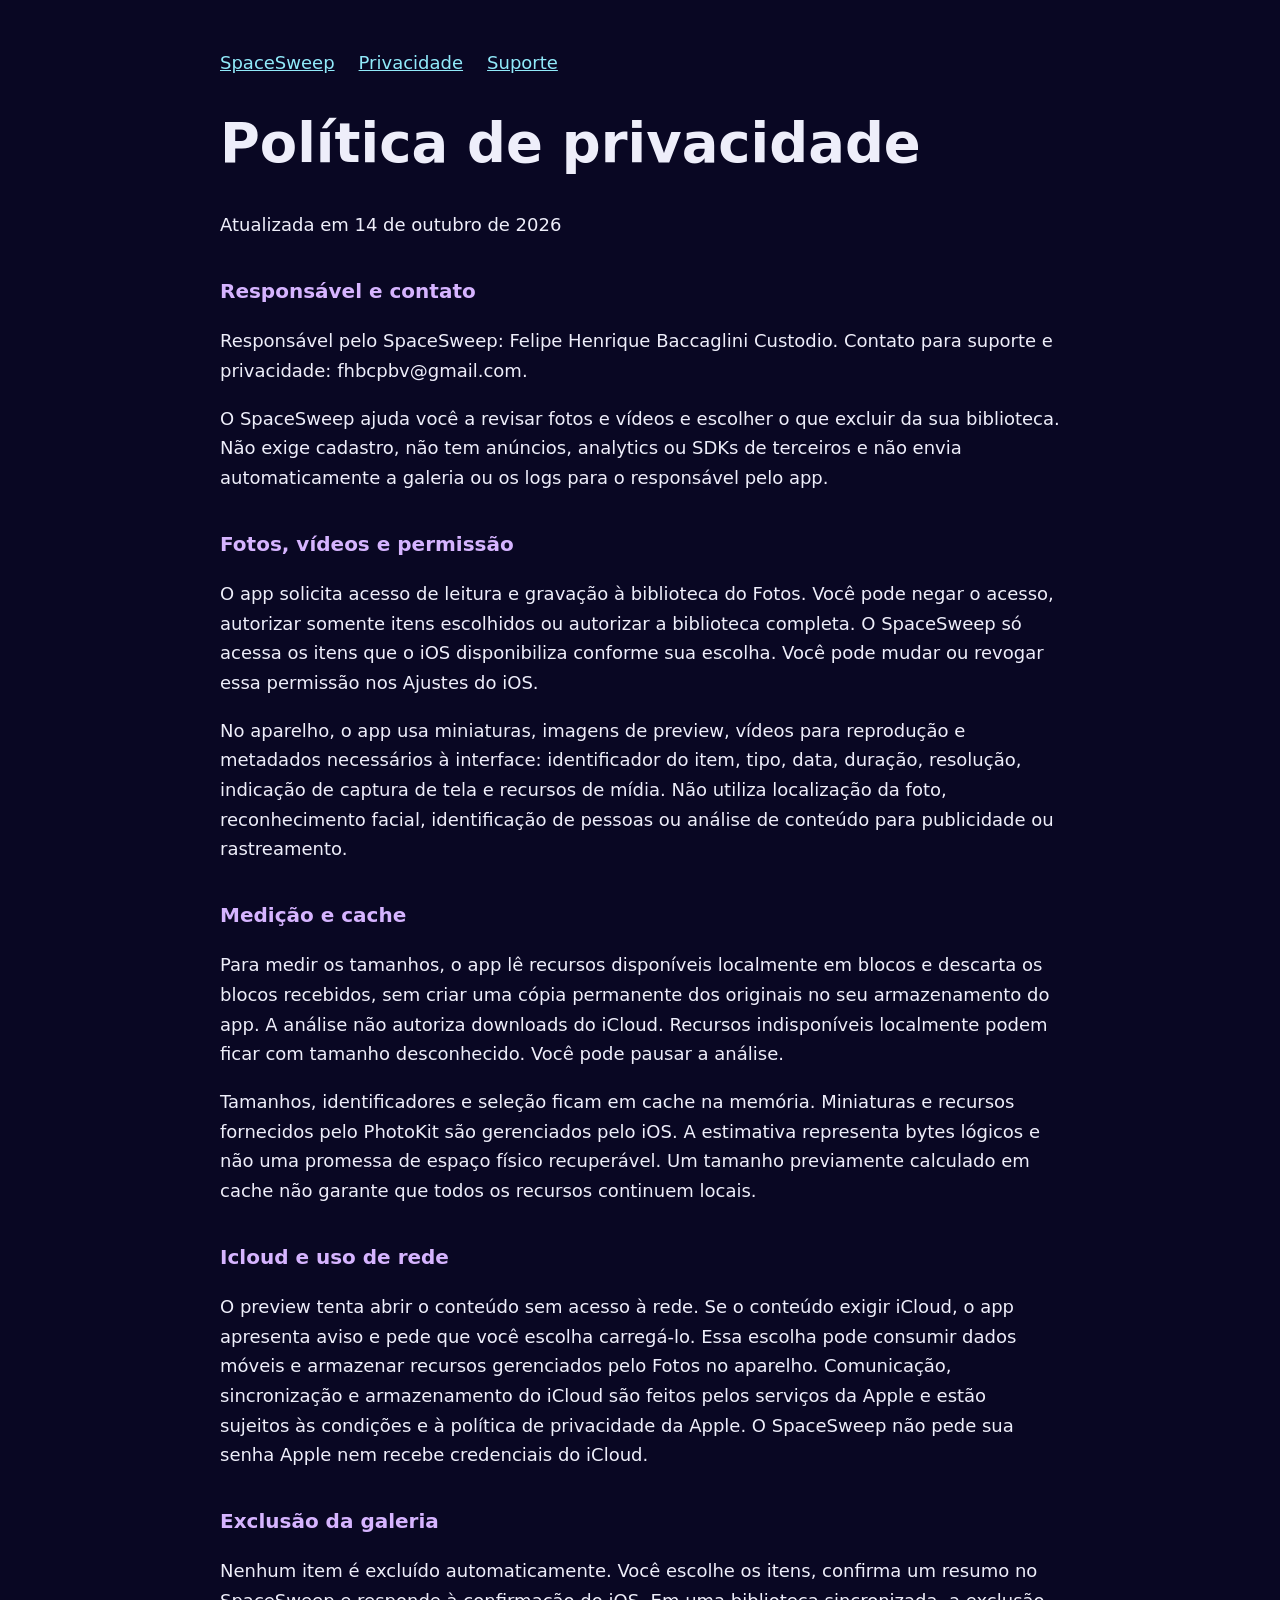
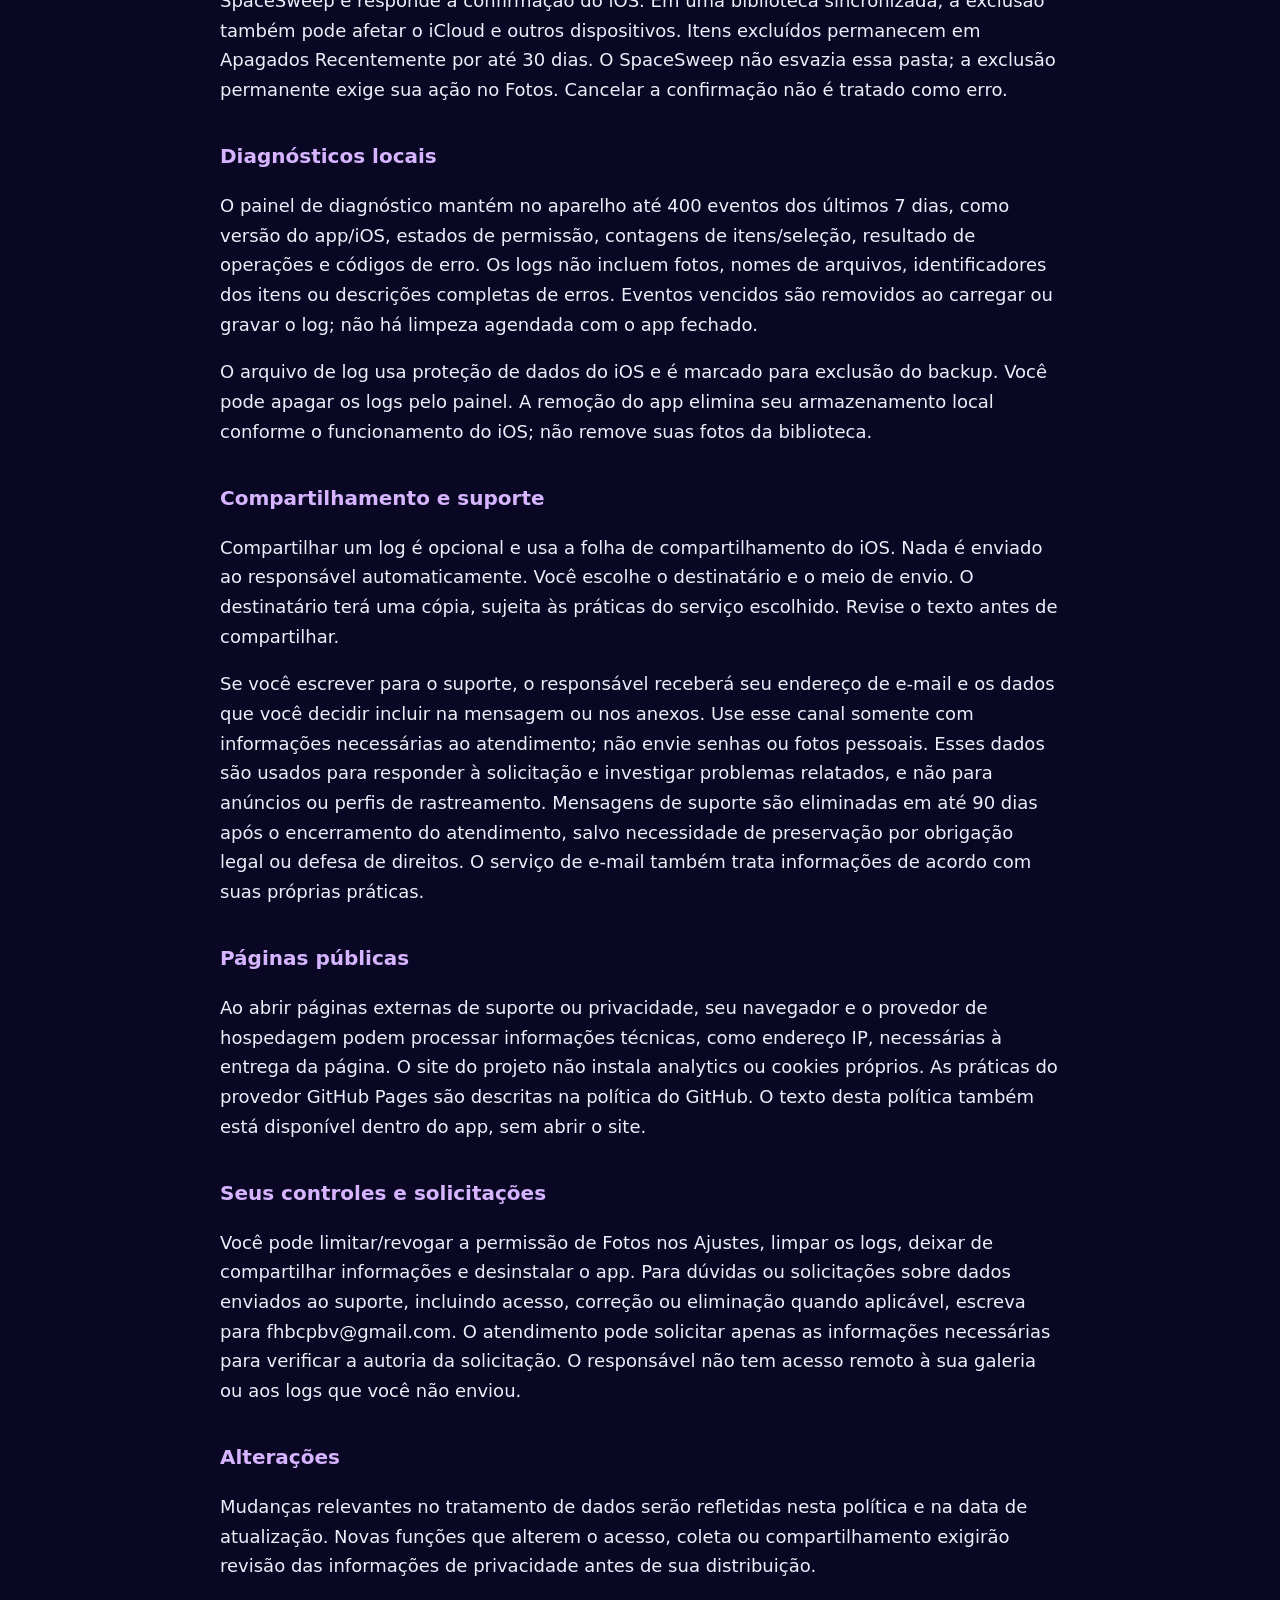
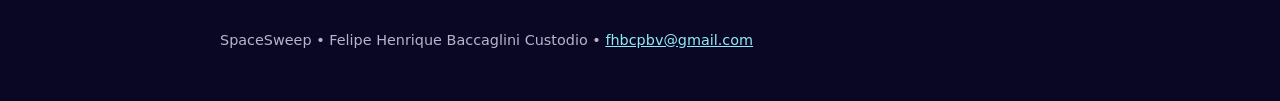
==== privacy.html @ ec4f3eff "Publish SpaceSweep support and privacy materials" ====
<!doctype html><html lang="pt-BR"><head><meta charset="utf-8"><meta name="viewport" content="width=device-width,initial-scale=1"><meta name="referrer" content="no-referrer"><meta http-equiv="Content-Security-Policy" content="default-src 'none'; style-src 'self'; img-src 'self'; base-uri 'none'; form-action 'none'"><link rel="stylesheet" href="style.css"><link rel="icon" href="icon.png"><title>Privacidade — SpaceSweep</title></head><body><main><nav aria-label="Páginas"><a href="index.html">SpaceSweep</a><a href="privacy.html">Privacidade</a><a href="support.html">Suporte</a></nav><h1>Política de privacidade</h1><p>Atualizada em 14 de outubro de 2026</p><h2>Responsável e contato</h2><p>Responsável pelo SpaceSweep: Felipe Henrique Baccaglini Custodio. Contato para suporte e privacidade: fhbcpbv@gmail.com.</p><p>O SpaceSweep ajuda você a revisar fotos e vídeos e escolher o que excluir da sua biblioteca. Não exige cadastro, não tem anúncios, analytics ou SDKs de terceiros e não envia automaticamente a galeria ou os logs para o responsável pelo app.</p><h2>Fotos, vídeos e permissão</h2><p>O app solicita acesso de leitura e gravação à biblioteca do Fotos. Você pode negar o acesso, autorizar somente itens escolhidos ou autorizar a biblioteca completa. O SpaceSweep só acessa os itens que o iOS disponibiliza conforme sua escolha. Você pode mudar ou revogar essa permissão nos Ajustes do iOS.</p><p>No aparelho, o app usa miniaturas, imagens de preview, vídeos para reprodução e metadados necessários à interface: identificador do item, tipo, data, duração, resolução, indicação de captura de tela e recursos de mídia. Não utiliza localização da foto, reconhecimento facial, identificação de pessoas ou análise de conteúdo para publicidade ou rastreamento.</p><h2>Medição e cache</h2><p>Para medir os tamanhos, o app lê recursos disponíveis localmente em blocos e descarta os blocos recebidos, sem criar uma cópia permanente dos originais no seu armazenamento do app. A análise não autoriza downloads do iCloud. Recursos indisponíveis localmente podem ficar com tamanho desconhecido. Você pode pausar a análise.</p><p>Tamanhos, identificadores e seleção ficam em cache na memória. Miniaturas e recursos fornecidos pelo PhotoKit são gerenciados pelo iOS. A estimativa representa bytes lógicos e não uma promessa de espaço físico recuperável. Um tamanho previamente calculado em cache não garante que todos os recursos continuem locais.</p><h2>Icloud e uso de rede</h2><p>O preview tenta abrir o conteúdo sem acesso à rede. Se o conteúdo exigir iCloud, o app apresenta aviso e pede que você escolha carregá-lo. Essa escolha pode consumir dados móveis e armazenar recursos gerenciados pelo Fotos no aparelho. Comunicação, sincronização e armazenamento do iCloud são feitos pelos serviços da Apple e estão sujeitos às condições e à política de privacidade da Apple. O SpaceSweep não pede sua senha Apple nem recebe credenciais do iCloud.</p><h2>Exclusão da galeria</h2><p>Nenhum item é excluído automaticamente. Você escolhe os itens, confirma um resumo no SpaceSweep e responde à confirmação do iOS. Em uma biblioteca sincronizada, a exclusão também pode afetar o iCloud e outros dispositivos. Itens excluídos permanecem em Apagados Recentemente por até 30 dias. O SpaceSweep não esvazia essa pasta; a exclusão permanente exige sua ação no Fotos. Cancelar a confirmação não é tratado como erro.</p><h2>Diagnósticos locais</h2><p>O painel de diagnóstico mantém no aparelho até 400 eventos dos últimos 7 dias, como versão do app/iOS, estados de permissão, contagens de itens/seleção, resultado de operações e códigos de erro. Os logs não incluem fotos, nomes de arquivos, identificadores dos itens ou descrições completas de erros. Eventos vencidos são removidos ao carregar ou gravar o log; não há limpeza agendada com o app fechado.</p><p>O arquivo de log usa proteção de dados do iOS e é marcado para exclusão do backup. Você pode apagar os logs pelo painel. A remoção do app elimina seu armazenamento local conforme o funcionamento do iOS; não remove suas fotos da biblioteca.</p><h2>Compartilhamento e suporte</h2><p>Compartilhar um log é opcional e usa a folha de compartilhamento do iOS. Nada é enviado ao responsável automaticamente. Você escolhe o destinatário e o meio de envio. O destinatário terá uma cópia, sujeita às práticas do serviço escolhido. Revise o texto antes de compartilhar.</p><p>Se você escrever para o suporte, o responsável receberá seu endereço de e-mail e os dados que você decidir incluir na mensagem ou nos anexos. Use esse canal somente com informações necessárias ao atendimento; não envie senhas ou fotos pessoais. Esses dados são usados para responder à solicitação e investigar problemas relatados, e não para anúncios ou perfis de rastreamento. Mensagens de suporte são eliminadas em até 90 dias após o encerramento do atendimento, salvo necessidade de preservação por obrigação legal ou defesa de direitos. O serviço de e-mail também trata informações de acordo com suas próprias práticas.</p><h2>Páginas públicas</h2><p>Ao abrir páginas externas de suporte ou privacidade, seu navegador e o provedor de hospedagem podem processar informações técnicas, como endereço IP, necessárias à entrega da página. O site do projeto não instala analytics ou cookies próprios. As práticas do provedor GitHub Pages são descritas na política do GitHub. O texto desta política também está disponível dentro do app, sem abrir o site.</p><h2>Seus controles e solicitações</h2><p>Você pode limitar/revogar a permissão de Fotos nos Ajustes, limpar os logs, deixar de compartilhar informações e desinstalar o app. Para dúvidas ou solicitações sobre dados enviados ao suporte, incluindo acesso, correção ou eliminação quando aplicável, escreva para fhbcpbv@gmail.com. O atendimento pode solicitar apenas as informações necessárias para verificar a autoria da solicitação. O responsável não tem acesso remoto à sua galeria ou aos logs que você não enviou.</p><h2>Alterações</h2><p>Mudanças relevantes no tratamento de dados serão refletidas nesta política e na data de atualização. Novas funções que alterem o acesso, coleta ou compartilhamento exigirão revisão das informações de privacidade antes de sua distribuição.</p><footer>SpaceSweep • Felipe Henrique Baccaglini Custodio • <a href="mailto:fhbcpbv@gmail.com">fhbcpbv@gmail.com</a></footer></main></body></html>
---- style.css ----
body{margin:0;background:#090723;color:#eeeefa;font:18px/1.65 system-ui,sans-serif}main{max-width:840px;margin:auto;padding:48px 24px}nav{display:flex;gap:24px;flex-wrap:wrap}a{color:#91eafa}h1{font-size:clamp(2rem,7vw,3.4rem);line-height:1.1}h2{color:#d6b4ff;font-size:1.25rem;margin-top:2.2rem}.brand{width:96px;height:96px;border-radius:22px}.notice{padding:18px;border:1px solid #65528c;border-radius:12px}footer{margin-top:48px;font-size:.9rem;color:#b8b4cb}a:focus-visible{outline:3px solid #d6b4ff;outline-offset:5px}
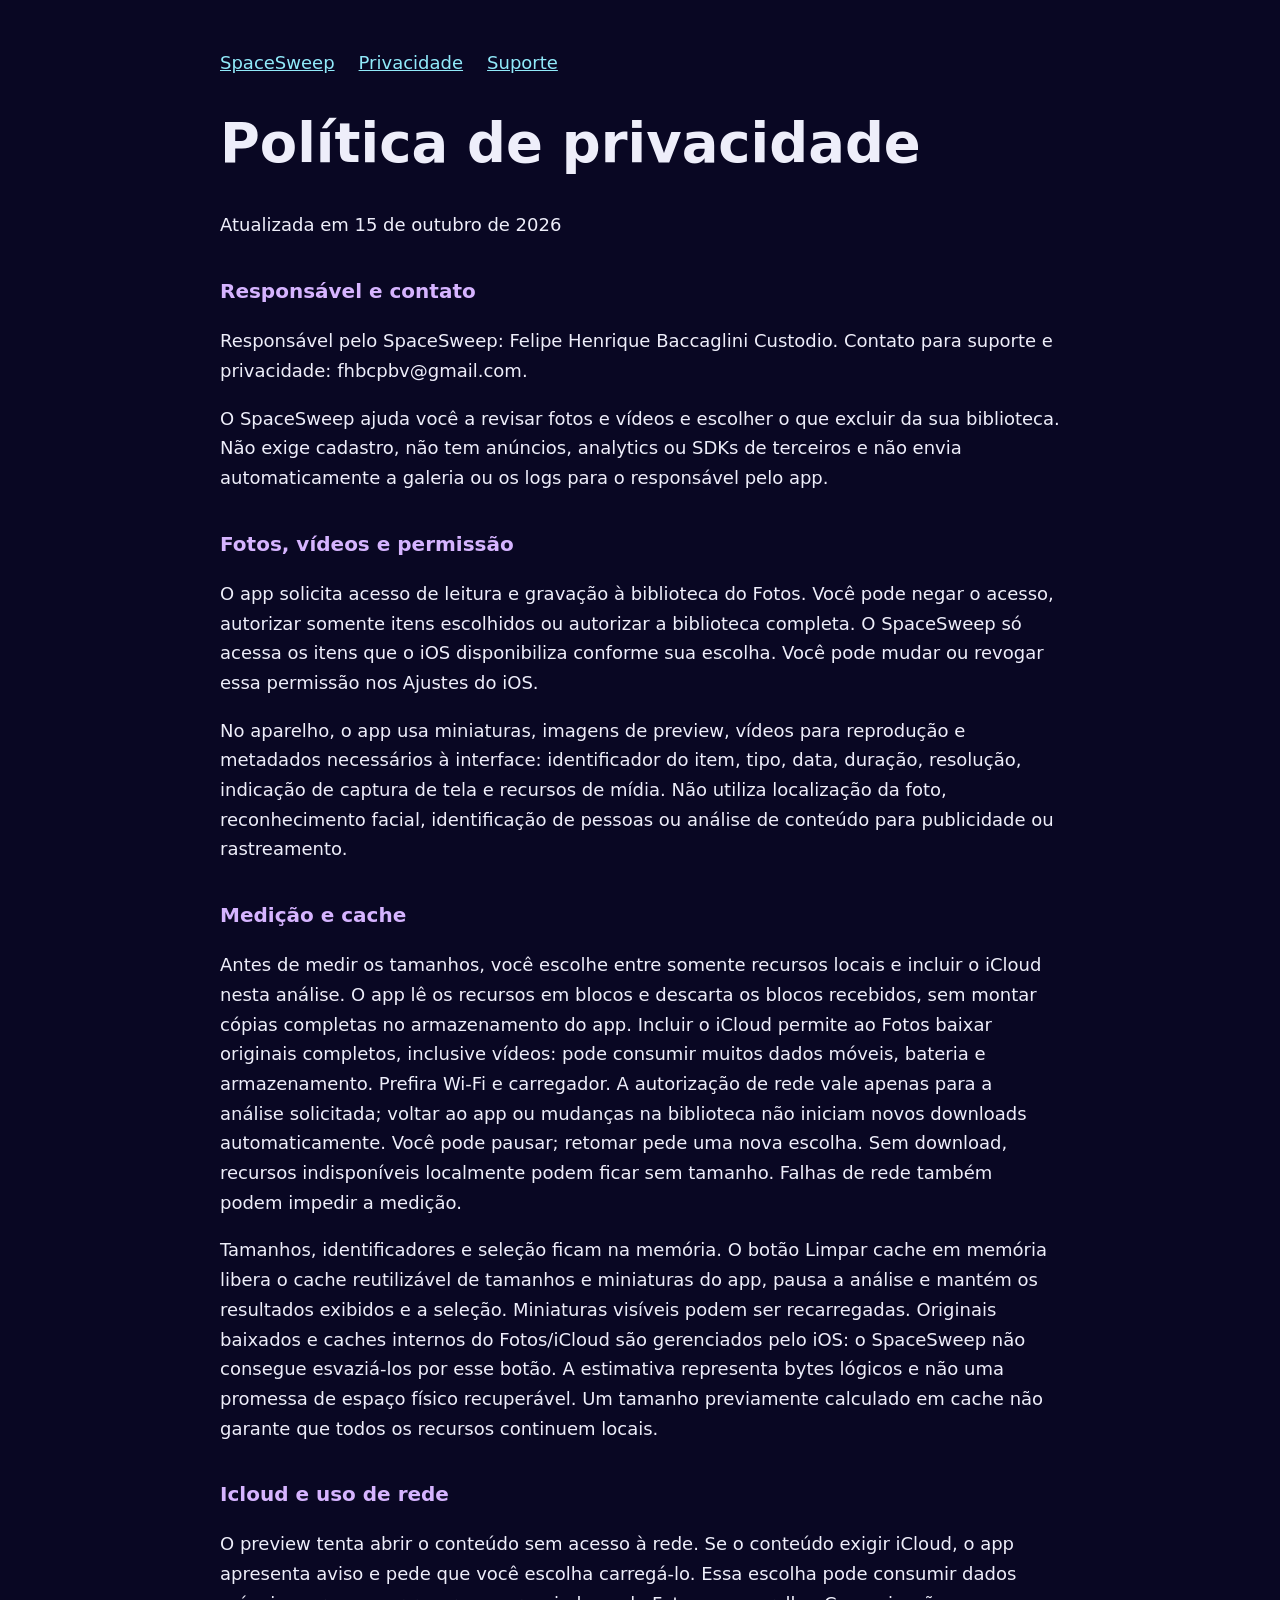
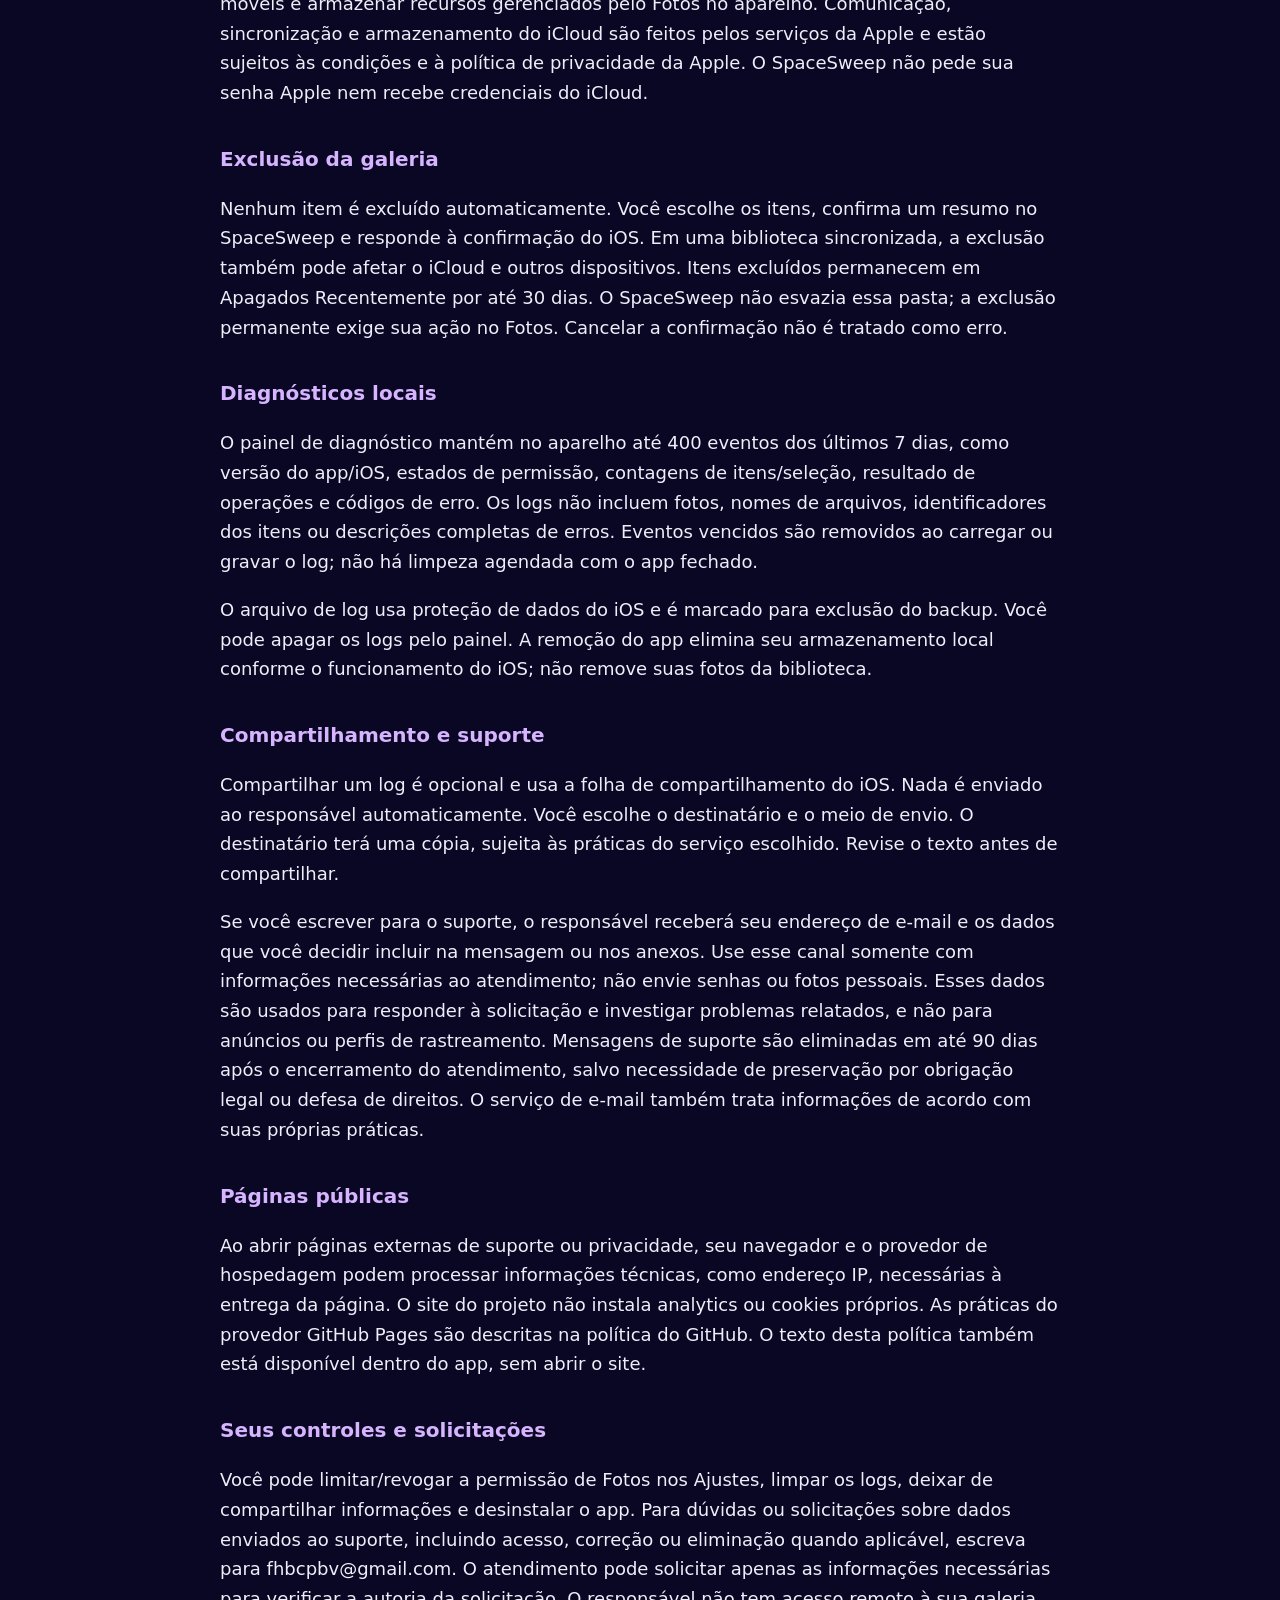
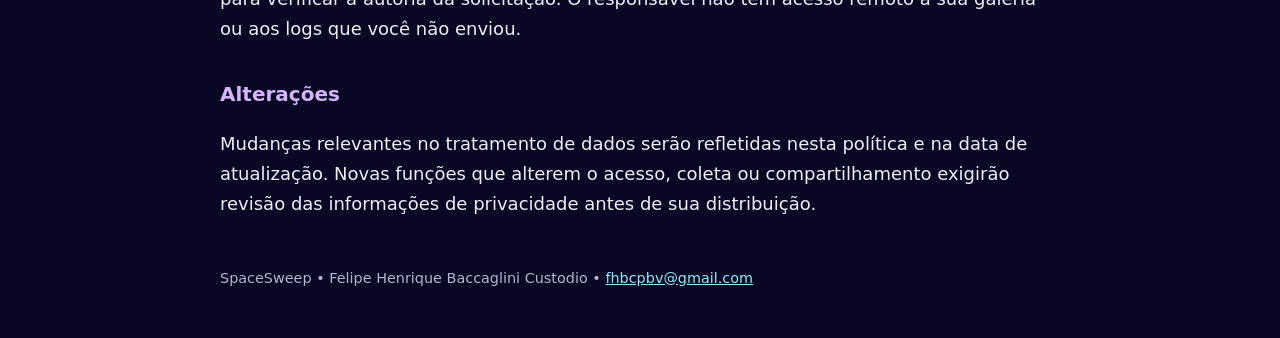
==== commit 3fb19ce6: "Explain optional iCloud size scans and memory cache controls" ====
--- a/privacy.html
+++ b/privacy.html
@@ -1 +1 @@
-<!doctype html><html lang="pt-BR"><head><meta charset="utf-8"><meta name="viewport" content="width=device-width,initial-scale=1"><meta name="referrer" content="no-referrer"><meta http-equiv="Content-Security-Policy" content="default-src 'none'; style-src 'self'; img-src 'self'; base-uri 'none'; form-action 'none'"><link rel="stylesheet" href="style.css"><link rel="icon" href="icon.png"><title>Privacidade — SpaceSweep</title></head><body><main><nav aria-label="Páginas"><a href="index.html">SpaceSweep</a><a href="privacy.html">Privacidade</a><a href="support.html">Suporte</a></nav><h1>Política de privacidade</h1><p>Atualizada em 14 de outubro de 2026</p><h2>Responsável e contato</h2><p>Responsável pelo SpaceSweep: Felipe Henrique Baccaglini Custodio. Contato para suporte e privacidade: fhbcpbv@gmail.com.</p><p>O SpaceSweep ajuda você a revisar fotos e vídeos e escolher o que excluir da sua biblioteca. Não exige cadastro, não tem anúncios, analytics ou SDKs de terceiros e não envia automaticamente a galeria ou os logs para o responsável pelo app.</p><h2>Fotos, vídeos e permissão</h2><p>O app solicita acesso de leitura e gravação à biblioteca do Fotos. Você pode negar o acesso, autorizar somente itens escolhidos ou autorizar a biblioteca completa. O SpaceSweep só acessa os itens que o iOS disponibiliza conforme sua escolha. Você pode mudar ou revogar essa permissão nos Ajustes do iOS.</p><p>No aparelho, o app usa miniaturas, imagens de preview, vídeos para reprodução e metadados necessários à interface: identificador do item, tipo, data, duração, resolução, indicação de captura de tela e recursos de mídia. Não utiliza localização da foto, reconhecimento facial, identificação de pessoas ou análise de conteúdo para publicidade ou rastreamento.</p><h2>Medição e cache</h2><p>Para medir os tamanhos, o app lê recursos disponíveis localmente em blocos e descarta os blocos recebidos, sem criar uma cópia permanente dos originais no seu armazenamento do app. A análise não autoriza downloads do iCloud. Recursos indisponíveis localmente podem ficar com tamanho desconhecido. Você pode pausar a análise.</p><p>Tamanhos, identificadores e seleção ficam em cache na memória. Miniaturas e recursos fornecidos pelo PhotoKit são gerenciados pelo iOS. A estimativa representa bytes lógicos e não uma promessa de espaço físico recuperável. Um tamanho previamente calculado em cache não garante que todos os recursos continuem locais.</p><h2>Icloud e uso de rede</h2><p>O preview tenta abrir o conteúdo sem acesso à rede. Se o conteúdo exigir iCloud, o app apresenta aviso e pede que você escolha carregá-lo. Essa escolha pode consumir dados móveis e armazenar recursos gerenciados pelo Fotos no aparelho. Comunicação, sincronização e armazenamento do iCloud são feitos pelos serviços da Apple e estão sujeitos às condições e à política de privacidade da Apple. O SpaceSweep não pede sua senha Apple nem recebe credenciais do iCloud.</p><h2>Exclusão da galeria</h2><p>Nenhum item é excluído automaticamente. Você escolhe os itens, confirma um resumo no SpaceSweep e responde à confirmação do iOS. Em uma biblioteca sincronizada, a exclusão também pode afetar o iCloud e outros dispositivos. Itens excluídos permanecem em Apagados Recentemente por até 30 dias. O SpaceSweep não esvazia essa pasta; a exclusão permanente exige sua ação no Fotos. Cancelar a confirmação não é tratado como erro.</p><h2>Diagnósticos locais</h2><p>O painel de diagnóstico mantém no aparelho até 400 eventos dos últimos 7 dias, como versão do app/iOS, estados de permissão, contagens de itens/seleção, resultado de operações e códigos de erro. Os logs não incluem fotos, nomes de arquivos, identificadores dos itens ou descrições completas de erros. Eventos vencidos são removidos ao carregar ou gravar o log; não há limpeza agendada com o app fechado.</p><p>O arquivo de log usa proteção de dados do iOS e é marcado para exclusão do backup. Você pode apagar os logs pelo painel. A remoção do app elimina seu armazenamento local conforme o funcionamento do iOS; não remove suas fotos da biblioteca.</p><h2>Compartilhamento e suporte</h2><p>Compartilhar um log é opcional e usa a folha de compartilhamento do iOS. Nada é enviado ao responsável automaticamente. Você escolhe o destinatário e o meio de envio. O destinatário terá uma cópia, sujeita às práticas do serviço escolhido. Revise o texto antes de compartilhar.</p><p>Se você escrever para o suporte, o responsável receberá seu endereço de e-mail e os dados que você decidir incluir na mensagem ou nos anexos. Use esse canal somente com informações necessárias ao atendimento; não envie senhas ou fotos pessoais. Esses dados são usados para responder à solicitação e investigar problemas relatados, e não para anúncios ou perfis de rastreamento. Mensagens de suporte são eliminadas em até 90 dias após o encerramento do atendimento, salvo necessidade de preservação por obrigação legal ou defesa de direitos. O serviço de e-mail também trata informações de acordo com suas próprias práticas.</p><h2>Páginas públicas</h2><p>Ao abrir páginas externas de suporte ou privacidade, seu navegador e o provedor de hospedagem podem processar informações técnicas, como endereço IP, necessárias à entrega da página. O site do projeto não instala analytics ou cookies próprios. As práticas do provedor GitHub Pages são descritas na política do GitHub. O texto desta política também está disponível dentro do app, sem abrir o site.</p><h2>Seus controles e solicitações</h2><p>Você pode limitar/revogar a permissão de Fotos nos Ajustes, limpar os logs, deixar de compartilhar informações e desinstalar o app. Para dúvidas ou solicitações sobre dados enviados ao suporte, incluindo acesso, correção ou eliminação quando aplicável, escreva para fhbcpbv@gmail.com. O atendimento pode solicitar apenas as informações necessárias para verificar a autoria da solicitação. O responsável não tem acesso remoto à sua galeria ou aos logs que você não enviou.</p><h2>Alterações</h2><p>Mudanças relevantes no tratamento de dados serão refletidas nesta política e na data de atualização. Novas funções que alterem o acesso, coleta ou compartilhamento exigirão revisão das informações de privacidade antes de sua distribuição.</p><footer>SpaceSweep • Felipe Henrique Baccaglini Custodio • <a href="mailto:fhbcpbv@gmail.com">fhbcpbv@gmail.com</a></footer></main></body></html>+<!doctype html><html lang="pt-BR"><head><meta charset="utf-8"><meta name="viewport" content="width=device-width,initial-scale=1"><meta name="referrer" content="no-referrer"><meta http-equiv="Content-Security-Policy" content="default-src 'none'; style-src 'self'; img-src 'self'; base-uri 'none'; form-action 'none'"><link rel="stylesheet" href="style.css"><link rel="icon" href="icon.png"><title>Privacidade — SpaceSweep</title></head><body><main><nav aria-label="Páginas"><a href="index.html">SpaceSweep</a><a href="privacy.html">Privacidade</a><a href="support.html">Suporte</a></nav><h1>Política de privacidade</h1><p>Atualizada em 15 de outubro de 2026</p><h2>Responsável e contato</h2><p>Responsável pelo SpaceSweep: Felipe Henrique Baccaglini Custodio. Contato para suporte e privacidade: fhbcpbv@gmail.com.</p><p>O SpaceSweep ajuda você a revisar fotos e vídeos e escolher o que excluir da sua biblioteca. Não exige cadastro, não tem anúncios, analytics ou SDKs de terceiros e não envia automaticamente a galeria ou os logs para o responsável pelo app.</p><h2>Fotos, vídeos e permissão</h2><p>O app solicita acesso de leitura e gravação à biblioteca do Fotos. Você pode negar o acesso, autorizar somente itens escolhidos ou autorizar a biblioteca completa. O SpaceSweep só acessa os itens que o iOS disponibiliza conforme sua escolha. Você pode mudar ou revogar essa permissão nos Ajustes do iOS.</p><p>No aparelho, o app usa miniaturas, imagens de preview, vídeos para reprodução e metadados necessários à interface: identificador do item, tipo, data, duração, resolução, indicação de captura de tela e recursos de mídia. Não utiliza localização da foto, reconhecimento facial, identificação de pessoas ou análise de conteúdo para publicidade ou rastreamento.</p><h2>Medição e cache</h2><p>Antes de medir os tamanhos, você escolhe entre somente recursos locais e incluir o iCloud nesta análise. O app lê os recursos em blocos e descarta os blocos recebidos, sem montar cópias completas no armazenamento do app. Incluir o iCloud permite ao Fotos baixar originais completos, inclusive vídeos: pode consumir muitos dados móveis, bateria e armazenamento. Prefira Wi-Fi e carregador. A autorização de rede vale apenas para a análise solicitada; voltar ao app ou mudanças na biblioteca não iniciam novos downloads automaticamente. Você pode pausar; retomar pede uma nova escolha. Sem download, recursos indisponíveis localmente podem ficar sem tamanho. Falhas de rede também podem impedir a medição.</p><p>Tamanhos, identificadores e seleção ficam na memória. O botão Limpar cache em memória libera o cache reutilizável de tamanhos e miniaturas do app, pausa a análise e mantém os resultados exibidos e a seleção. Miniaturas visíveis podem ser recarregadas. Originais baixados e caches internos do Fotos/iCloud são gerenciados pelo iOS: o SpaceSweep não consegue esvaziá-los por esse botão. A estimativa representa bytes lógicos e não uma promessa de espaço físico recuperável. Um tamanho previamente calculado em cache não garante que todos os recursos continuem locais.</p><h2>Icloud e uso de rede</h2><p>O preview tenta abrir o conteúdo sem acesso à rede. Se o conteúdo exigir iCloud, o app apresenta aviso e pede que você escolha carregá-lo. Essa escolha pode consumir dados móveis e armazenar recursos gerenciados pelo Fotos no aparelho. Comunicação, sincronização e armazenamento do iCloud são feitos pelos serviços da Apple e estão sujeitos às condições e à política de privacidade da Apple. O SpaceSweep não pede sua senha Apple nem recebe credenciais do iCloud.</p><h2>Exclusão da galeria</h2><p>Nenhum item é excluído automaticamente. Você escolhe os itens, confirma um resumo no SpaceSweep e responde à confirmação do iOS. Em uma biblioteca sincronizada, a exclusão também pode afetar o iCloud e outros dispositivos. Itens excluídos permanecem em Apagados Recentemente por até 30 dias. O SpaceSweep não esvazia essa pasta; a exclusão permanente exige sua ação no Fotos. Cancelar a confirmação não é tratado como erro.</p><h2>Diagnósticos locais</h2><p>O painel de diagnóstico mantém no aparelho até 400 eventos dos últimos 7 dias, como versão do app/iOS, estados de permissão, contagens de itens/seleção, resultado de operações e códigos de erro. Os logs não incluem fotos, nomes de arquivos, identificadores dos itens ou descrições completas de erros. Eventos vencidos são removidos ao carregar ou gravar o log; não há limpeza agendada com o app fechado.</p><p>O arquivo de log usa proteção de dados do iOS e é marcado para exclusão do backup. Você pode apagar os logs pelo painel. A remoção do app elimina seu armazenamento local conforme o funcionamento do iOS; não remove suas fotos da biblioteca.</p><h2>Compartilhamento e suporte</h2><p>Compartilhar um log é opcional e usa a folha de compartilhamento do iOS. Nada é enviado ao responsável automaticamente. Você escolhe o destinatário e o meio de envio. O destinatário terá uma cópia, sujeita às práticas do serviço escolhido. Revise o texto antes de compartilhar.</p><p>Se você escrever para o suporte, o responsável receberá seu endereço de e-mail e os dados que você decidir incluir na mensagem ou nos anexos. Use esse canal somente com informações necessárias ao atendimento; não envie senhas ou fotos pessoais. Esses dados são usados para responder à solicitação e investigar problemas relatados, e não para anúncios ou perfis de rastreamento. Mensagens de suporte são eliminadas em até 90 dias após o encerramento do atendimento, salvo necessidade de preservação por obrigação legal ou defesa de direitos. O serviço de e-mail também trata informações de acordo com suas próprias práticas.</p><h2>Páginas públicas</h2><p>Ao abrir páginas externas de suporte ou privacidade, seu navegador e o provedor de hospedagem podem processar informações técnicas, como endereço IP, necessárias à entrega da página. O site do projeto não instala analytics ou cookies próprios. As práticas do provedor GitHub Pages são descritas na política do GitHub. O texto desta política também está disponível dentro do app, sem abrir o site.</p><h2>Seus controles e solicitações</h2><p>Você pode limitar/revogar a permissão de Fotos nos Ajustes, limpar os logs, deixar de compartilhar informações e desinstalar o app. Para dúvidas ou solicitações sobre dados enviados ao suporte, incluindo acesso, correção ou eliminação quando aplicável, escreva para fhbcpbv@gmail.com. O atendimento pode solicitar apenas as informações necessárias para verificar a autoria da solicitação. O responsável não tem acesso remoto à sua galeria ou aos logs que você não enviou.</p><h2>Alterações</h2><p>Mudanças relevantes no tratamento de dados serão refletidas nesta política e na data de atualização. Novas funções que alterem o acesso, coleta ou compartilhamento exigirão revisão das informações de privacidade antes de sua distribuição.</p><footer>SpaceSweep • Felipe Henrique Baccaglini Custodio • <a href="mailto:fhbcpbv@gmail.com">fhbcpbv@gmail.com</a></footer></main></body></html>
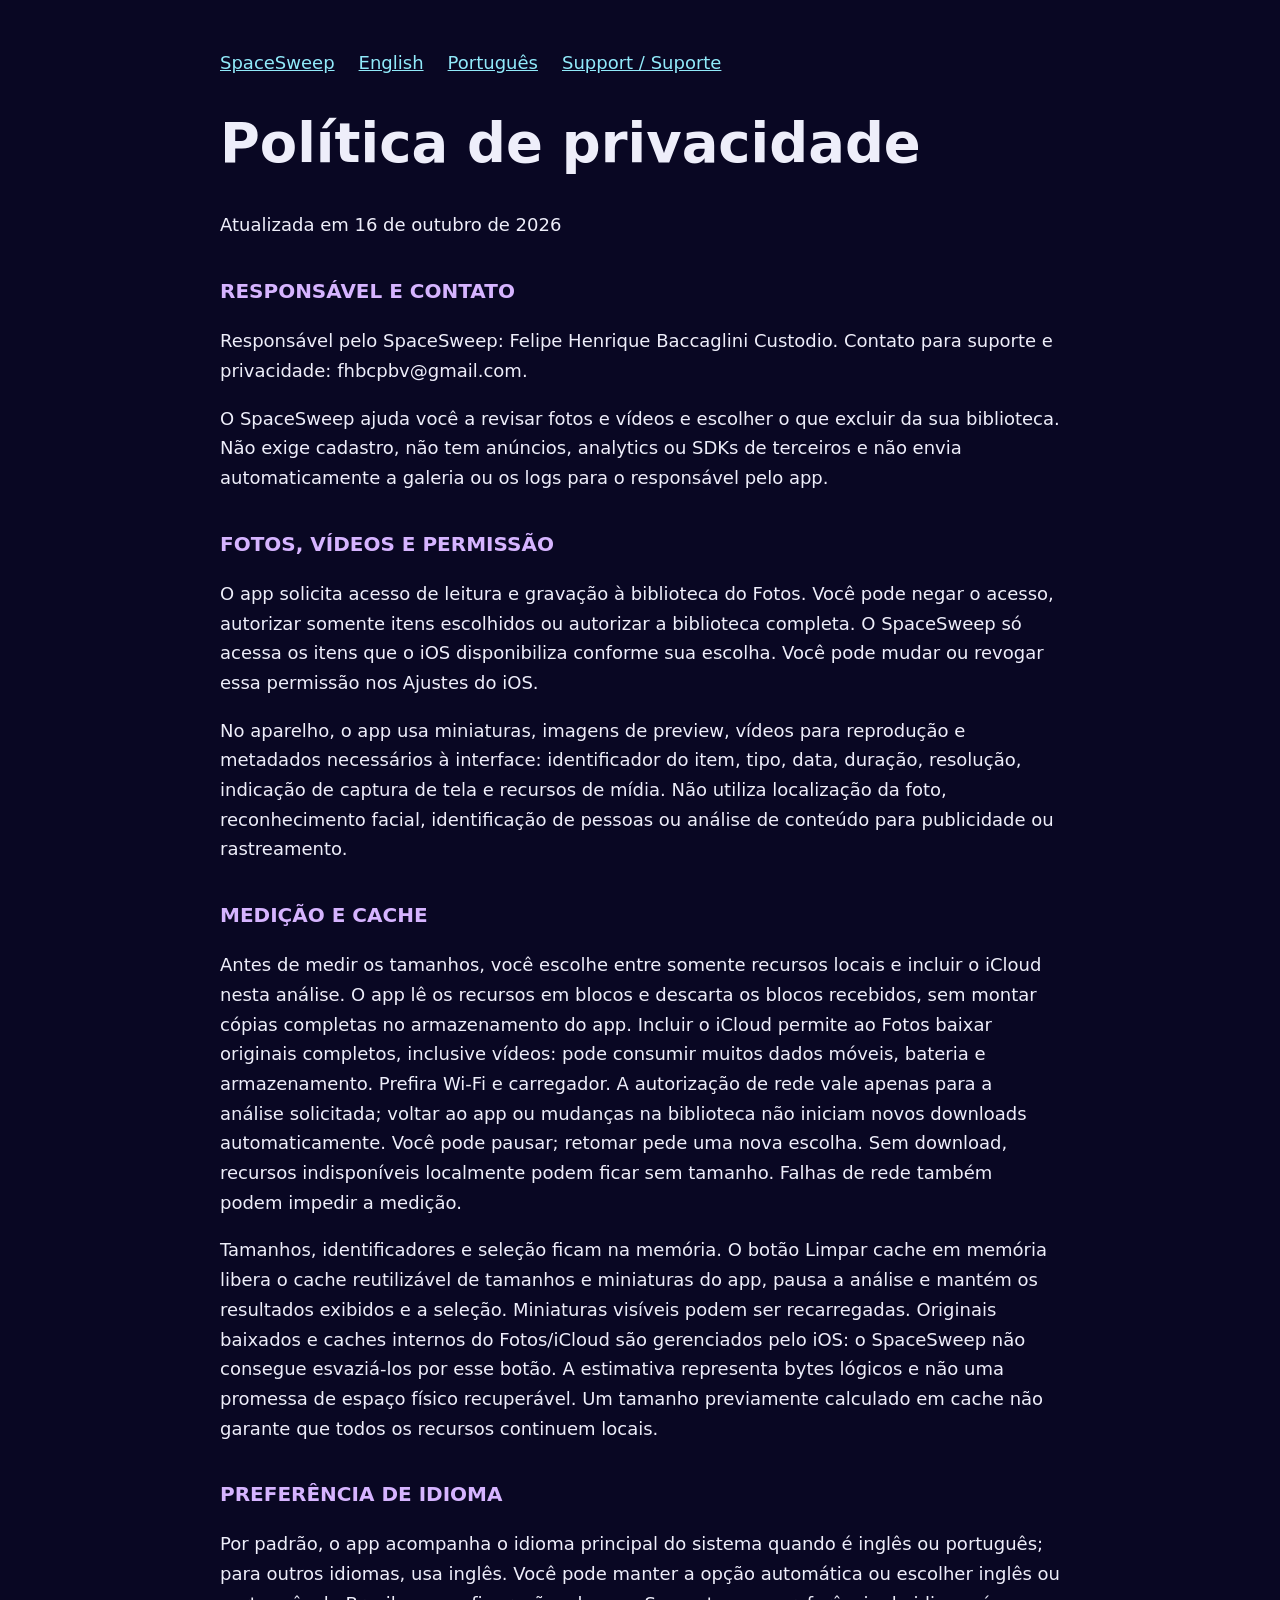
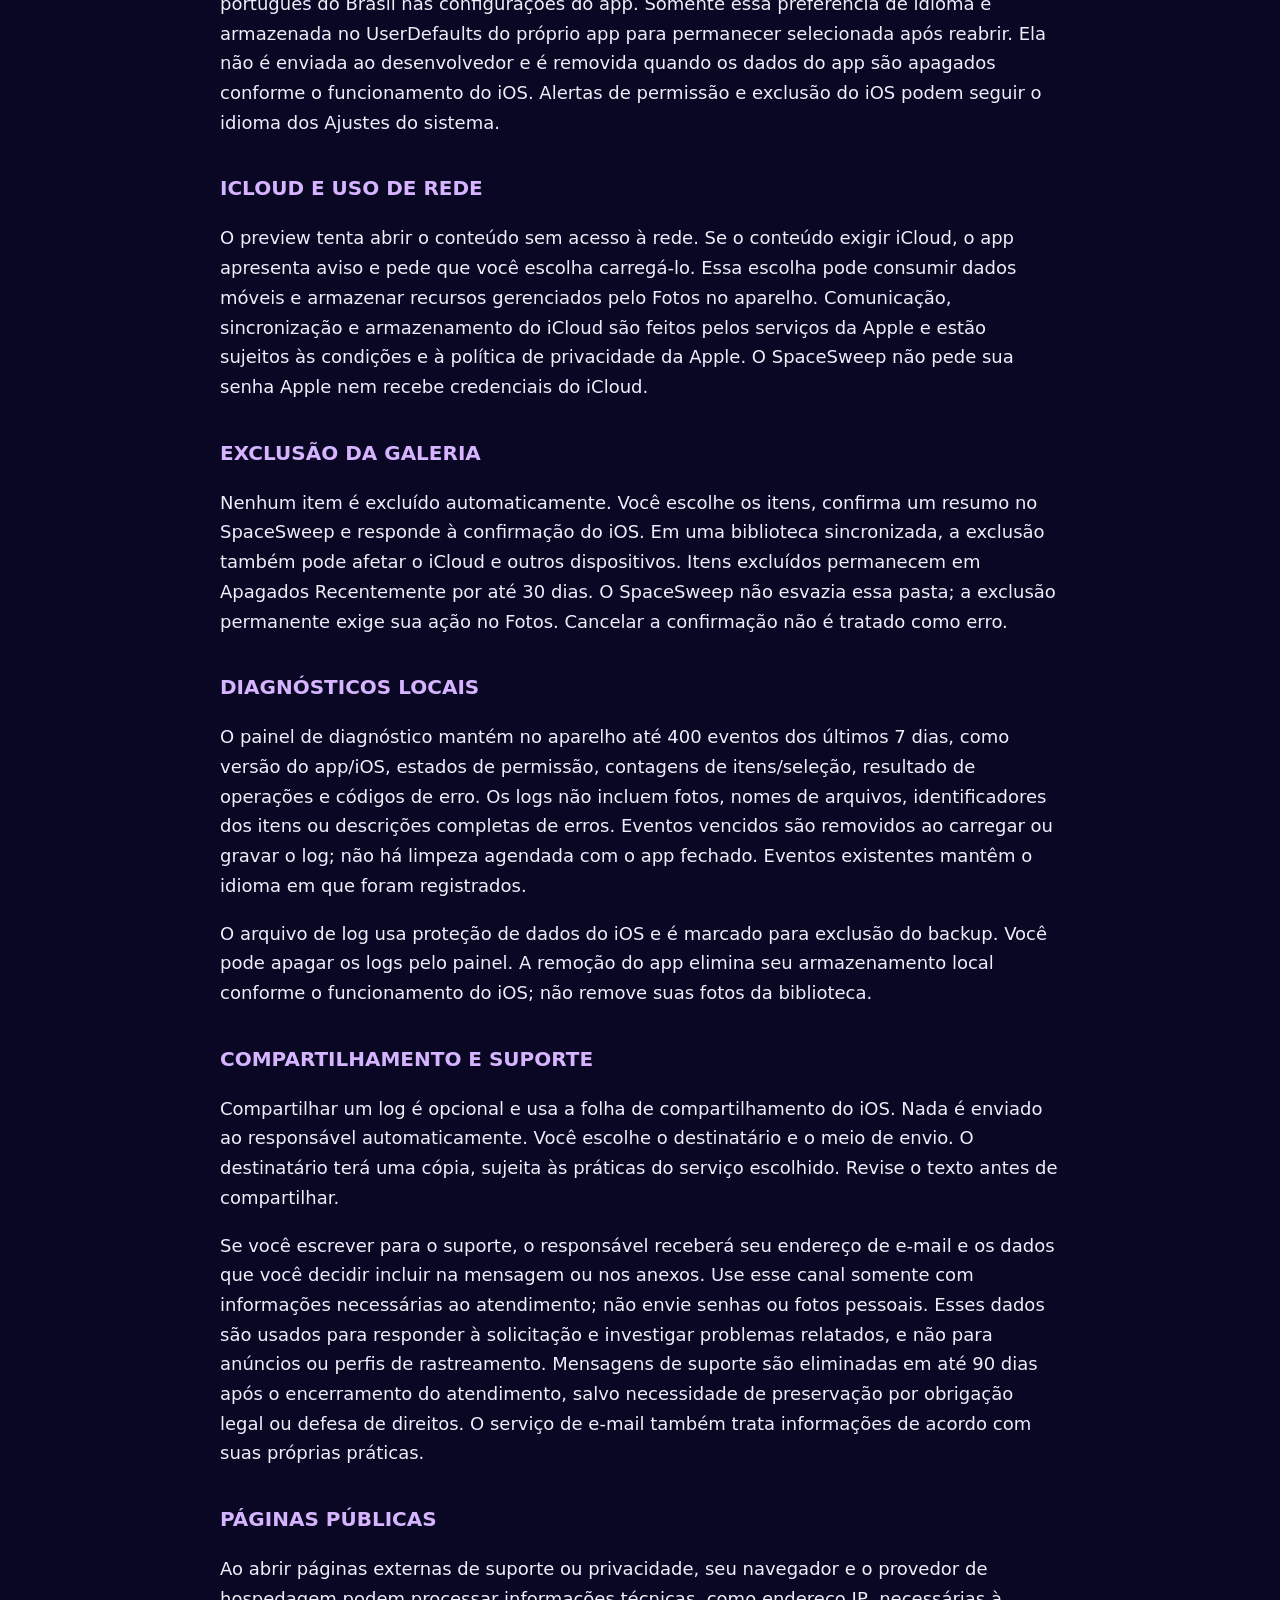
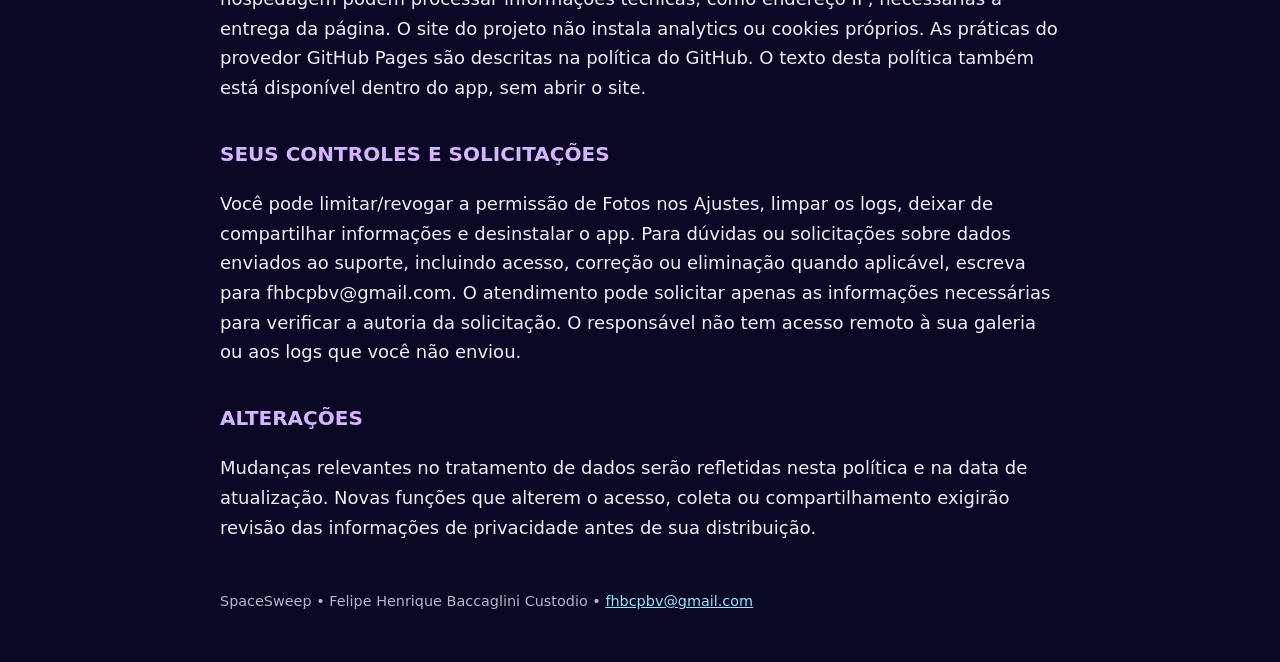
==== commit 9fc82302: "Publish English privacy policy and describe automatic language settings" ====
--- a/privacy.html
+++ b/privacy.html
@@ -1 +1 @@
-<!doctype html><html lang="pt-BR"><head><meta charset="utf-8"><meta name="viewport" content="width=device-width,initial-scale=1"><meta name="referrer" content="no-referrer"><meta http-equiv="Content-Security-Policy" content="default-src 'none'; style-src 'self'; img-src 'self'; base-uri 'none'; form-action 'none'"><link rel="stylesheet" href="style.css"><link rel="icon" href="icon.png"><title>Privacidade — SpaceSweep</title></head><body><main><nav aria-label="Páginas"><a href="index.html">SpaceSweep</a><a href="privacy.html">Privacidade</a><a href="support.html">Suporte</a></nav><h1>Política de privacidade</h1><p>Atualizada em 15 de outubro de 2026</p><h2>Responsável e contato</h2><p>Responsável pelo SpaceSweep: Felipe Henrique Baccaglini Custodio. Contato para suporte e privacidade: fhbcpbv@gmail.com.</p><p>O SpaceSweep ajuda você a revisar fotos e vídeos e escolher o que excluir da sua biblioteca. Não exige cadastro, não tem anúncios, analytics ou SDKs de terceiros e não envia automaticamente a galeria ou os logs para o responsável pelo app.</p><h2>Fotos, vídeos e permissão</h2><p>O app solicita acesso de leitura e gravação à biblioteca do Fotos. Você pode negar o acesso, autorizar somente itens escolhidos ou autorizar a biblioteca completa. O SpaceSweep só acessa os itens que o iOS disponibiliza conforme sua escolha. Você pode mudar ou revogar essa permissão nos Ajustes do iOS.</p><p>No aparelho, o app usa miniaturas, imagens de preview, vídeos para reprodução e metadados necessários à interface: identificador do item, tipo, data, duração, resolução, indicação de captura de tela e recursos de mídia. Não utiliza localização da foto, reconhecimento facial, identificação de pessoas ou análise de conteúdo para publicidade ou rastreamento.</p><h2>Medição e cache</h2><p>Antes de medir os tamanhos, você escolhe entre somente recursos locais e incluir o iCloud nesta análise. O app lê os recursos em blocos e descarta os blocos recebidos, sem montar cópias completas no armazenamento do app. Incluir o iCloud permite ao Fotos baixar originais completos, inclusive vídeos: pode consumir muitos dados móveis, bateria e armazenamento. Prefira Wi-Fi e carregador. A autorização de rede vale apenas para a análise solicitada; voltar ao app ou mudanças na biblioteca não iniciam novos downloads automaticamente. Você pode pausar; retomar pede uma nova escolha. Sem download, recursos indisponíveis localmente podem ficar sem tamanho. Falhas de rede também podem impedir a medição.</p><p>Tamanhos, identificadores e seleção ficam na memória. O botão Limpar cache em memória libera o cache reutilizável de tamanhos e miniaturas do app, pausa a análise e mantém os resultados exibidos e a seleção. Miniaturas visíveis podem ser recarregadas. Originais baixados e caches internos do Fotos/iCloud são gerenciados pelo iOS: o SpaceSweep não consegue esvaziá-los por esse botão. A estimativa representa bytes lógicos e não uma promessa de espaço físico recuperável. Um tamanho previamente calculado em cache não garante que todos os recursos continuem locais.</p><h2>Icloud e uso de rede</h2><p>O preview tenta abrir o conteúdo sem acesso à rede. Se o conteúdo exigir iCloud, o app apresenta aviso e pede que você escolha carregá-lo. Essa escolha pode consumir dados móveis e armazenar recursos gerenciados pelo Fotos no aparelho. Comunicação, sincronização e armazenamento do iCloud são feitos pelos serviços da Apple e estão sujeitos às condições e à política de privacidade da Apple. O SpaceSweep não pede sua senha Apple nem recebe credenciais do iCloud.</p><h2>Exclusão da galeria</h2><p>Nenhum item é excluído automaticamente. Você escolhe os itens, confirma um resumo no SpaceSweep e responde à confirmação do iOS. Em uma biblioteca sincronizada, a exclusão também pode afetar o iCloud e outros dispositivos. Itens excluídos permanecem em Apagados Recentemente por até 30 dias. O SpaceSweep não esvazia essa pasta; a exclusão permanente exige sua ação no Fotos. Cancelar a confirmação não é tratado como erro.</p><h2>Diagnósticos locais</h2><p>O painel de diagnóstico mantém no aparelho até 400 eventos dos últimos 7 dias, como versão do app/iOS, estados de permissão, contagens de itens/seleção, resultado de operações e códigos de erro. Os logs não incluem fotos, nomes de arquivos, identificadores dos itens ou descrições completas de erros. Eventos vencidos são removidos ao carregar ou gravar o log; não há limpeza agendada com o app fechado.</p><p>O arquivo de log usa proteção de dados do iOS e é marcado para exclusão do backup. Você pode apagar os logs pelo painel. A remoção do app elimina seu armazenamento local conforme o funcionamento do iOS; não remove suas fotos da biblioteca.</p><h2>Compartilhamento e suporte</h2><p>Compartilhar um log é opcional e usa a folha de compartilhamento do iOS. Nada é enviado ao responsável automaticamente. Você escolhe o destinatário e o meio de envio. O destinatário terá uma cópia, sujeita às práticas do serviço escolhido. Revise o texto antes de compartilhar.</p><p>Se você escrever para o suporte, o responsável receberá seu endereço de e-mail e os dados que você decidir incluir na mensagem ou nos anexos. Use esse canal somente com informações necessárias ao atendimento; não envie senhas ou fotos pessoais. Esses dados são usados para responder à solicitação e investigar problemas relatados, e não para anúncios ou perfis de rastreamento. Mensagens de suporte são eliminadas em até 90 dias após o encerramento do atendimento, salvo necessidade de preservação por obrigação legal ou defesa de direitos. O serviço de e-mail também trata informações de acordo com suas próprias práticas.</p><h2>Páginas públicas</h2><p>Ao abrir páginas externas de suporte ou privacidade, seu navegador e o provedor de hospedagem podem processar informações técnicas, como endereço IP, necessárias à entrega da página. O site do projeto não instala analytics ou cookies próprios. As práticas do provedor GitHub Pages são descritas na política do GitHub. O texto desta política também está disponível dentro do app, sem abrir o site.</p><h2>Seus controles e solicitações</h2><p>Você pode limitar/revogar a permissão de Fotos nos Ajustes, limpar os logs, deixar de compartilhar informações e desinstalar o app. Para dúvidas ou solicitações sobre dados enviados ao suporte, incluindo acesso, correção ou eliminação quando aplicável, escreva para fhbcpbv@gmail.com. O atendimento pode solicitar apenas as informações necessárias para verificar a autoria da solicitação. O responsável não tem acesso remoto à sua galeria ou aos logs que você não enviou.</p><h2>Alterações</h2><p>Mudanças relevantes no tratamento de dados serão refletidas nesta política e na data de atualização. Novas funções que alterem o acesso, coleta ou compartilhamento exigirão revisão das informações de privacidade antes de sua distribuição.</p><footer>SpaceSweep • Felipe Henrique Baccaglini Custodio • <a href="mailto:fhbcpbv@gmail.com">fhbcpbv@gmail.com</a></footer></main></body></html>+<!doctype html><html lang="pt-BR"><head><meta charset="utf-8"><meta name="viewport" content="width=device-width,initial-scale=1"><meta name="referrer" content="no-referrer"><meta http-equiv="Content-Security-Policy" content="default-src 'none'; style-src 'self'; img-src 'self'; base-uri 'none'; form-action 'none'"><link rel="stylesheet" href="style.css"><link rel="icon" href="icon.png"><title>Política de privacidade — SpaceSweep</title></head><body><main><nav aria-label="Language / Idioma"><a href="index.html">SpaceSweep</a><a href="privacy-en.html" lang="en">English</a><a href="privacy.html" lang="pt-BR">Português</a><a href="support.html">Support / Suporte</a></nav><h1>Política de privacidade</h1><p>Atualizada em 16 de outubro de 2026</p><h2>RESPONSÁVEL E CONTATO</h2><p>Responsável pelo SpaceSweep: Felipe Henrique Baccaglini Custodio. Contato para suporte e privacidade: fhbcpbv@gmail.com.</p><p>O SpaceSweep ajuda você a revisar fotos e vídeos e escolher o que excluir da sua biblioteca. Não exige cadastro, não tem anúncios, analytics ou SDKs de terceiros e não envia automaticamente a galeria ou os logs para o responsável pelo app.</p><h2>FOTOS, VÍDEOS E PERMISSÃO</h2><p>O app solicita acesso de leitura e gravação à biblioteca do Fotos. Você pode negar o acesso, autorizar somente itens escolhidos ou autorizar a biblioteca completa. O SpaceSweep só acessa os itens que o iOS disponibiliza conforme sua escolha. Você pode mudar ou revogar essa permissão nos Ajustes do iOS.</p><p>No aparelho, o app usa miniaturas, imagens de preview, vídeos para reprodução e metadados necessários à interface: identificador do item, tipo, data, duração, resolução, indicação de captura de tela e recursos de mídia. Não utiliza localização da foto, reconhecimento facial, identificação de pessoas ou análise de conteúdo para publicidade ou rastreamento.</p><h2>MEDIÇÃO E CACHE</h2><p>Antes de medir os tamanhos, você escolhe entre somente recursos locais e incluir o iCloud nesta análise. O app lê os recursos em blocos e descarta os blocos recebidos, sem montar cópias completas no armazenamento do app. Incluir o iCloud permite ao Fotos baixar originais completos, inclusive vídeos: pode consumir muitos dados móveis, bateria e armazenamento. Prefira Wi-Fi e carregador. A autorização de rede vale apenas para a análise solicitada; voltar ao app ou mudanças na biblioteca não iniciam novos downloads automaticamente. Você pode pausar; retomar pede uma nova escolha. Sem download, recursos indisponíveis localmente podem ficar sem tamanho. Falhas de rede também podem impedir a medição.</p><p>Tamanhos, identificadores e seleção ficam na memória. O botão Limpar cache em memória libera o cache reutilizável de tamanhos e miniaturas do app, pausa a análise e mantém os resultados exibidos e a seleção. Miniaturas visíveis podem ser recarregadas. Originais baixados e caches internos do Fotos/iCloud são gerenciados pelo iOS: o SpaceSweep não consegue esvaziá-los por esse botão. A estimativa representa bytes lógicos e não uma promessa de espaço físico recuperável. Um tamanho previamente calculado em cache não garante que todos os recursos continuem locais.</p><h2>PREFERÊNCIA DE IDIOMA</h2><p>Por padrão, o app acompanha o idioma principal do sistema quando é inglês ou português; para outros idiomas, usa inglês. Você pode manter a opção automática ou escolher inglês ou português do Brasil nas configurações do app. Somente essa preferência de idioma é armazenada no UserDefaults do próprio app para permanecer selecionada após reabrir. Ela não é enviada ao desenvolvedor e é removida quando os dados do app são apagados conforme o funcionamento do iOS. Alertas de permissão e exclusão do iOS podem seguir o idioma dos Ajustes do sistema.</p><h2>ICLOUD E USO DE REDE</h2><p>O preview tenta abrir o conteúdo sem acesso à rede. Se o conteúdo exigir iCloud, o app apresenta aviso e pede que você escolha carregá-lo. Essa escolha pode consumir dados móveis e armazenar recursos gerenciados pelo Fotos no aparelho. Comunicação, sincronização e armazenamento do iCloud são feitos pelos serviços da Apple e estão sujeitos às condições e à política de privacidade da Apple. O SpaceSweep não pede sua senha Apple nem recebe credenciais do iCloud.</p><h2>EXCLUSÃO DA GALERIA</h2><p>Nenhum item é excluído automaticamente. Você escolhe os itens, confirma um resumo no SpaceSweep e responde à confirmação do iOS. Em uma biblioteca sincronizada, a exclusão também pode afetar o iCloud e outros dispositivos. Itens excluídos permanecem em Apagados Recentemente por até 30 dias. O SpaceSweep não esvazia essa pasta; a exclusão permanente exige sua ação no Fotos. Cancelar a confirmação não é tratado como erro.</p><h2>DIAGNÓSTICOS LOCAIS</h2><p>O painel de diagnóstico mantém no aparelho até 400 eventos dos últimos 7 dias, como versão do app/iOS, estados de permissão, contagens de itens/seleção, resultado de operações e códigos de erro. Os logs não incluem fotos, nomes de arquivos, identificadores dos itens ou descrições completas de erros. Eventos vencidos são removidos ao carregar ou gravar o log; não há limpeza agendada com o app fechado. Eventos existentes mantêm o idioma em que foram registrados.</p><p>O arquivo de log usa proteção de dados do iOS e é marcado para exclusão do backup. Você pode apagar os logs pelo painel. A remoção do app elimina seu armazenamento local conforme o funcionamento do iOS; não remove suas fotos da biblioteca.</p><h2>COMPARTILHAMENTO E SUPORTE</h2><p>Compartilhar um log é opcional e usa a folha de compartilhamento do iOS. Nada é enviado ao responsável automaticamente. Você escolhe o destinatário e o meio de envio. O destinatário terá uma cópia, sujeita às práticas do serviço escolhido. Revise o texto antes de compartilhar.</p><p>Se você escrever para o suporte, o responsável receberá seu endereço de e-mail e os dados que você decidir incluir na mensagem ou nos anexos. Use esse canal somente com informações necessárias ao atendimento; não envie senhas ou fotos pessoais. Esses dados são usados para responder à solicitação e investigar problemas relatados, e não para anúncios ou perfis de rastreamento. Mensagens de suporte são eliminadas em até 90 dias após o encerramento do atendimento, salvo necessidade de preservação por obrigação legal ou defesa de direitos. O serviço de e-mail também trata informações de acordo com suas próprias práticas.</p><h2>PÁGINAS PÚBLICAS</h2><p>Ao abrir páginas externas de suporte ou privacidade, seu navegador e o provedor de hospedagem podem processar informações técnicas, como endereço IP, necessárias à entrega da página. O site do projeto não instala analytics ou cookies próprios. As práticas do provedor GitHub Pages são descritas na política do GitHub. O texto desta política também está disponível dentro do app, sem abrir o site.</p><h2>SEUS CONTROLES E SOLICITAÇÕES</h2><p>Você pode limitar/revogar a permissão de Fotos nos Ajustes, limpar os logs, deixar de compartilhar informações e desinstalar o app. Para dúvidas ou solicitações sobre dados enviados ao suporte, incluindo acesso, correção ou eliminação quando aplicável, escreva para fhbcpbv@gmail.com. O atendimento pode solicitar apenas as informações necessárias para verificar a autoria da solicitação. O responsável não tem acesso remoto à sua galeria ou aos logs que você não enviou.</p><h2>ALTERAÇÕES</h2><p>Mudanças relevantes no tratamento de dados serão refletidas nesta política e na data de atualização. Novas funções que alterem o acesso, coleta ou compartilhamento exigirão revisão das informações de privacidade antes de sua distribuição.</p><footer>SpaceSweep • Felipe Henrique Baccaglini Custodio • <a href="mailto:fhbcpbv@gmail.com">fhbcpbv@gmail.com</a></footer></main></body></html>
